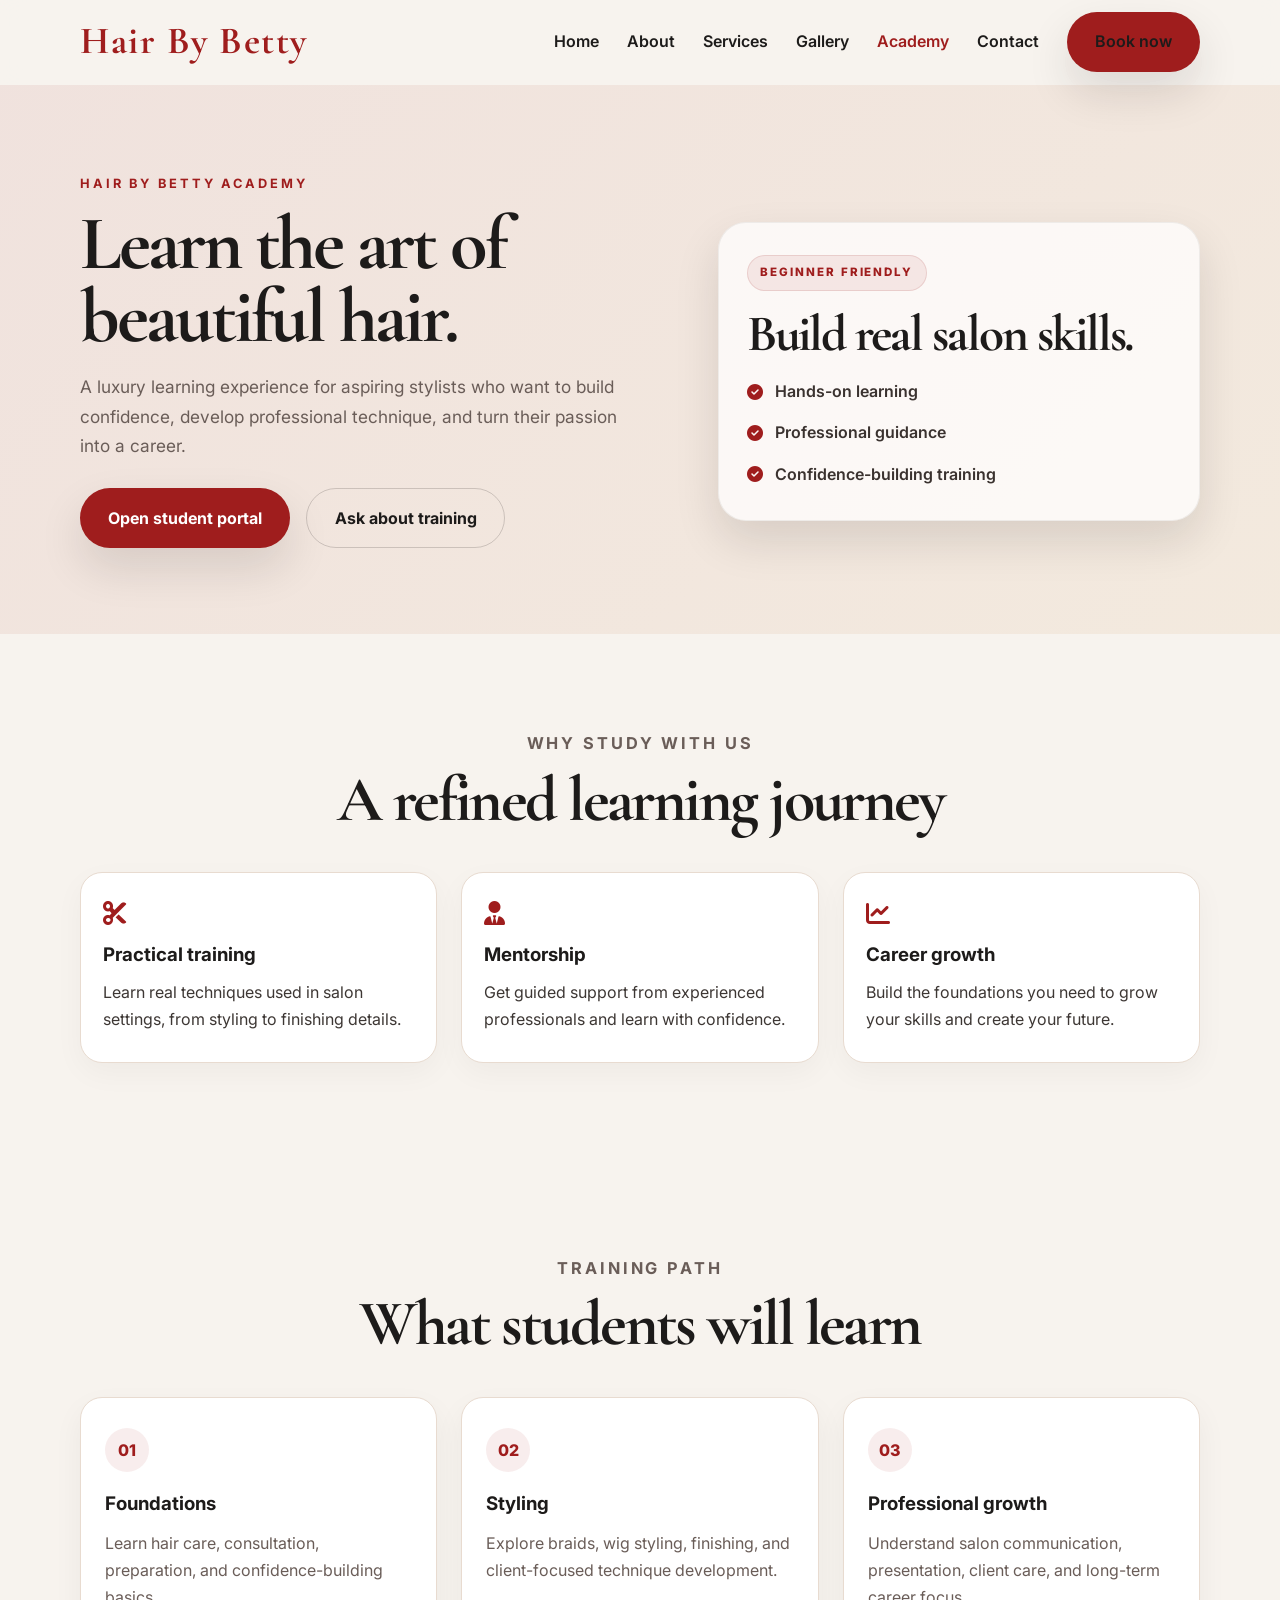
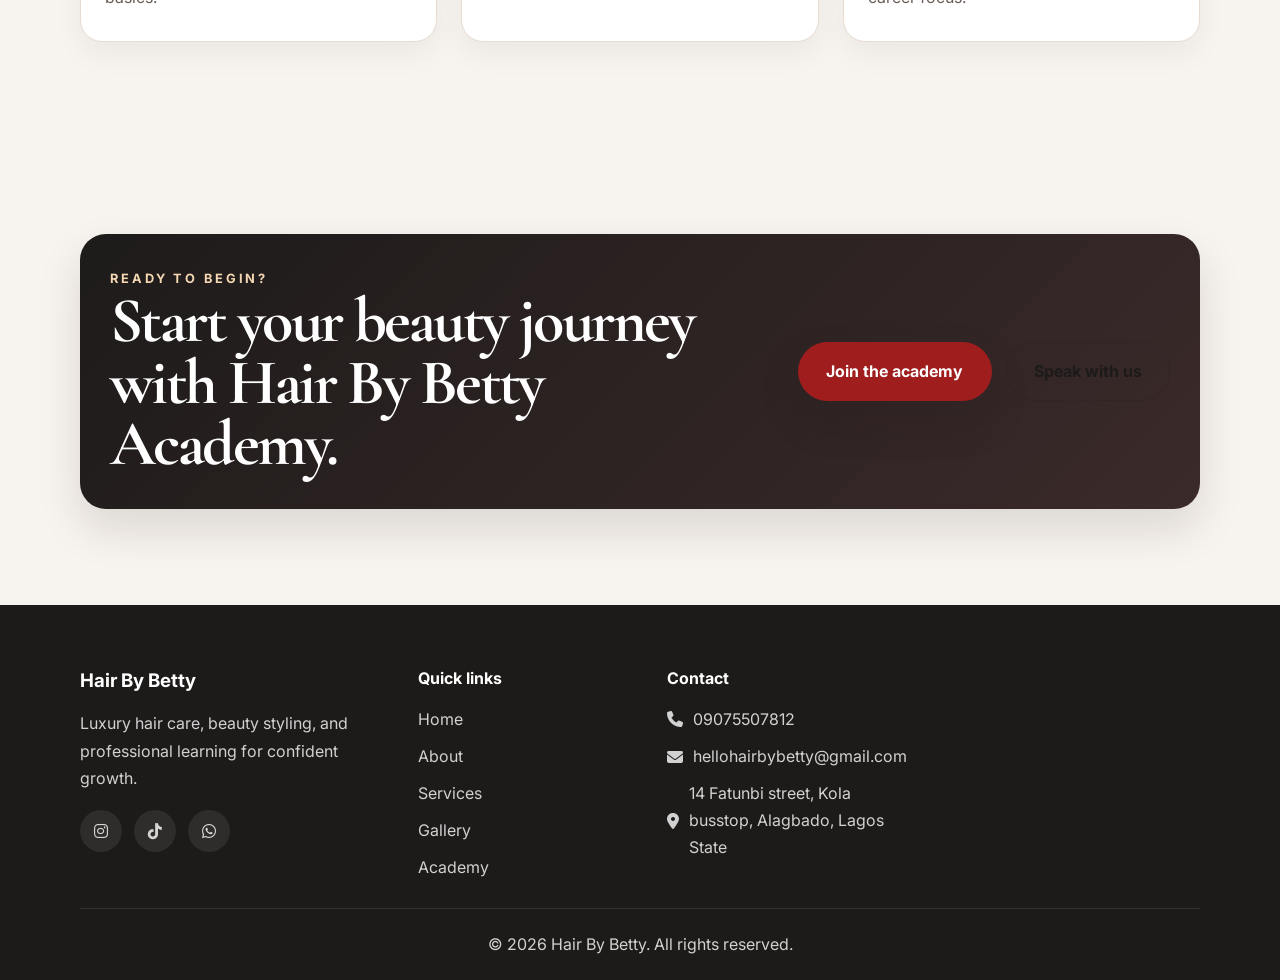
==== academy.html @ 9d0d5719 "Add files via upload" ====
<!DOCTYPE html>
<html lang="en">
  <head>
    <meta charset="UTF-8" />
    <meta name="viewport" content="width=device-width, initial-scale=1.0" />
    <meta name="description" content="Hair By Betty Academy offers professional hairstyling training, beginner guidance, and salon-ready education." />
    <title>Academy | Hair By Betty</title>
    <link rel="preconnect" href="https://fonts.googleapis.com" />
    <link rel="preconnect" href="https://fonts.gstatic.com" crossorigin />
    <link href="https://fonts.googleapis.com/css2?family=Cormorant+Garamond:wght@500;600;700&family=Inter:wght@400;500;600;700&display=swap" rel="stylesheet" />
    <link rel="stylesheet" href="https://cdnjs.cloudflare.com/ajax/libs/font-awesome/6.7.2/css/all.min.css" />
    <link rel="stylesheet" href="css/style.css" />
  </head>
  <body>
    <!-- Shared site header and responsive navigation -->
    <header class="site-header">
      <div class="container nav-bar">
        <a href="index.html" class="brand">Hair By Betty</a>
        <button class="menu-toggle" type="button" aria-label="Open navigation menu" aria-controls="primary-navigation" aria-expanded="false"><i class="fa-solid fa-bars"></i></button>
        <nav class="main-nav" id="primary-navigation" aria-label="Main navigation">
          <a href="index.html">Home</a>
          <a href="about.html">About</a>
          <a href="services.html">Services</a>
          <a href="gallery.html">Gallery</a>
          <a href="academy.html" class="active">Academy</a>
          <a href="contact.html">Contact</a>
          <a href="contact.html" class="button button-primary">Book now</a>
        </nav>
      </div>
    </header>

    <main>
      <!-- Academy introduction and training call to action -->
      <section class="academy-hero">
        <div class="container academy-hero-inner">
          <div class="academy-copy">
            <p class="eyebrow eyebrow-dark">Hair By Betty Academy</p>
            <h1>Learn the art of beautiful hair.</h1>
            <p class="lead">
              A luxury learning experience for aspiring stylists who want to build confidence,
              develop professional technique, and turn their passion into a career.
            </p>
            <div class="hero-actions">
              <!-- Local development link: replace with the deployed portal URL before publishing. -->
              <a href="http://localhost:5173" target="_blank" rel="noreferrer" class="button button-primary">Open student portal</a>
              <a href="contact.html" class="button button-secondary">Ask about training</a>
            </div>
          </div>

          <div class="academy-card-highlight">
            <div class="academy-pill">Beginner friendly</div>
            <h2>Build real salon skills.</h2>
            <ul>
              <li><i class="fa-solid fa-circle-check"></i> Hands-on learning</li>
              <li><i class="fa-solid fa-circle-check"></i> Professional guidance</li>
              <li><i class="fa-solid fa-circle-check"></i> Confidence-building training</li>
            </ul>
          </div>
        </div>
      </section>

      <!-- Academy benefits -->
      <section class="section-spacing">
        <div class="container">
          <div class="section-heading center">
            <p class="eyebrow eyebrow-dark">Why study with us</p>
            <h2>A refined learning journey</h2>
          </div>

          <div class="card-grid three-grid">
            <article class="mini-card">
              <i class="fa-solid fa-scissors"></i>
              <h3>Practical training</h3>
              <p>Learn real techniques used in salon settings, from styling to finishing details.</p>
            </article>
            <article class="mini-card">
              <i class="fa-solid fa-user-tie"></i>
              <h3>Mentorship</h3>
              <p>Get guided support from experienced professionals and learn with confidence.</p>
            </article>
            <article class="mini-card">
              <i class="fa-solid fa-chart-line"></i>
              <h3>Career growth</h3>
              <p>Build the foundations you need to grow your skills and create your future.</p>
            </article>
          </div>
        </div>
      </section>

      <!-- Student training path -->
      <section class="academy-program section-spacing">
        <div class="container">
          <div class="section-heading center">
            <p class="eyebrow eyebrow-dark">Training path</p>
            <h2>What students will learn</h2>
          </div>

          <div class="academy-program-grid">
            <article class="academy-program-card">
              <span>01</span>
              <h3>Foundations</h3>
              <p>Learn hair care, consultation, preparation, and confidence-building basics.</p>
            </article>
            <article class="academy-program-card">
              <span>02</span>
              <h3>Styling</h3>
              <p>Explore braids, wig styling, finishing, and client-focused technique development.</p>
            </article>
            <article class="academy-program-card">
              <span>03</span>
              <h3>Professional growth</h3>
              <p>Understand salon communication, presentation, client care, and long-term career focus.</p>
            </article>
          </div>
        </div>
      </section>

      <!-- Academy application call to action -->
      <section class="section-spacing academy-cta-wrap">
        <div class="container academy-cta-box">
          <div>
            <p class="eyebrow">Ready to begin?</p>
            <h2>Start your beauty journey with Hair By Betty Academy.</h2>
          </div>
          <div class="cta-actions">
            <a href="http://localhost:5173" target="_blank" rel="noreferrer" class="button button-primary">Join the academy</a>
            <a href="contact.html" class="button button-secondary">Speak with us</a>
          </div>
        </div>
      </section>
    </main>

    <!-- Shared site footer -->
    <footer class="site-footer">
      <div class="container footer-grid">
        <div>
          <h3>Hair By Betty</h3>
          <p>Luxury hair care, beauty styling, and professional learning for confident growth.</p>
          <div class="social-links">
            <a href="https://www.instagram.com/hairbybetty8?stkn=dGFnZHk1eG5wenU4&utm_source=qr" aria-label="Instagram"><i class="fa-brands fa-instagram"></i></a>
            <a href="https://www.tiktok.com/@hairstylistatkola?_r=1&_t=ZS-99XfZTM4N7d" aria-label="TikTok"><i class="fa-brands fa-tiktok"></i></a>
            <a href="https://wa.me/2349075507812" aria-label="WhatsApp"><i class="fa-brands fa-whatsapp"></i></a>
          </div>
        </div>
        <div>
          <h4>Quick links</h4>
          <ul>
            <li><a href="index.html">Home</a></li>
            <li><a href="about.html">About</a></li>
            <li><a href="services.html">Services</a></li>
            <li><a href="gallery.html">Gallery</a></li>
            <li><a href="academy.html">Academy</a></li>
          </ul>
        </div>
        <div>
          <h4>Contact</h4>
          <ul class="footer-contact">
            <li><i class="fa-solid fa-phone"></i> 09075507812</li>
            <li><i class="fa-solid fa-envelope"></i>hellohairbybetty@gmail.com</li>
            <li><i class="fa-solid fa-location-dot"></i> 14 Fatunbi street, Kola busstop, Alagbado, Lagos State</li>
          </ul>
        </div>
      </div>

      <div class="container footer-bottom">
        <p>© 2026 Hair By Betty. All rights reserved.</p>
      </div>
    </footer>
    <!-- Shared site interactions -->
    <script src="js/script.js"></script>
  </body>
</html>
---- css/style.css ----
/* =========================================================
   1. DESIGN TOKENS AND GLOBAL RESET
   ========================================================= */
 :root {
  --bg: #f7f3ee;
  --bg-soft: #fffaf5;
  --panel: #ffffff;
  --dark: #1d1b1a;
  --dark-soft: #3a322f;
  --brand: #9f1d1d;
  --brand-dark: #7e1010;
  --accent: #d6a56a;
  --text: #3d3734;
  --muted: #6a5d58;
  --line: #e8dbd0;
  --shadow: 0 20px 45px rgba(27, 18, 15, 0.12);
}

* { box-sizing: border-box; margin: 0; padding: 0; }
html { scroll-behavior: smooth; }
body {
  font-family: 'Inter', sans-serif;
  background: var(--bg);
  color: var(--text);
  line-height: 1.7;
}
a { text-decoration: none; }
a:focus-visible, button:focus-visible, input:focus-visible, select:focus-visible, textarea:focus-visible { outline: 3px solid var(--accent); outline-offset: 3px; }
img { display: block; width: 100%; }
button, input, select, textarea { font: inherit; }
.container { width: min(1120px, calc(100% - 32px)); margin: 0 auto; }
.section-spacing { padding: 96px 0; }
.eyebrow {
  font-size: 0.8rem; letter-spacing: 0.18rem; text-transform: uppercase; color: var(--accent); font-weight: 700;
}
.eyebrow-dark { color: var(--brand); }
.section-heading { max-width: 680px; margin-bottom: 42px; }
.section-heading.center { text-align: center; margin-left: auto; margin-right: auto; }
.section-heading h2, .hero-copy h1, .about-text h2, .feature-content h2, .cta-inner h2, .page-hero h1 {
  font-family: 'Cormorant Garamond', serif;
  letter-spacing: -0.04em;
  line-height: 0.95;
  color: var(--dark);
}
.section-heading h2 { font-size: clamp(2.4rem, 5vw, 4rem); margin: 12px 0 14px; }
.section-heading p { color: var(--muted); font-size: 1.02rem; }
/* =========================================================
   2. SHARED HEADER, NAVIGATION AND BUTTONS
   ========================================================= */
.site-header {
  position: sticky; top: 0; z-index: 100; background: rgba(247,243,238,0.9); backdrop-filter: blur(12px);
  border-bottom: 1px solid rgba(225, 223, 222, 0.05);
}
.nav-bar {
  display: flex; align-items: center; justify-content: space-between; min-height: 84px; gap: 24px;
}
.brand {
  color: var(--brand); font-family: 'Cormorant Garamond', serif; font-size: clamp(2rem, 3vw, 3rem);
  font-weight: 700; letter-spacing: 0.04em;
}
.main-nav { display: flex; align-items: center; gap: 28px; flex-wrap: wrap; }
.main-nav a { color: var(--dark); font-weight: 600; }
.main-nav a:hover, .main-nav a.active { color: var(--brand); }
.button {
  display: inline-flex; align-items: center; justify-content: center; border-radius: 999px; font-weight: 700;
  transition: 0.25s ease; border: 1px solid transparent;
}
.button:hover { transform: translateY(-2px); }
.button-primary { background: var(--brand); color: #fff; padding: 0.95rem 1.7rem; box-shadow: var(--shadow); }
.button-primary:hover { background: var(--brand-dark); }
.button-secondary { background: transparent; color: var(--dark); border-color: rgba(29,27,26,0.18); padding: 0.95rem 1.7rem; }
/* =========================================================
   3. HOME PAGE: HERO AND BRAND PROMISE
   ========================================================= */
.hero { background: linear-gradient(135deg, rgba(180,66,66,0.08), rgba(214,165,106,0.12)), var(--bg-soft); padding: 86px 0 64px; }
.hero-inner { display: grid; grid-template-columns: 1.1fr 0.9fr; align-items: center; gap: 50px; }
.hero-copy h1 { font-size: clamp(3.2rem, 7vw, 6rem); max-width: 520px; margin: 12px 0 18px; }
.lead { max-width: 560px; font-size: 1.08rem; color: var(--muted); }
.hero-actions { display: flex; align-items: center; gap: 16px; margin: 28px 0 22px; flex-wrap: wrap; }
.hero-points { list-style: none; display: flex; flex-wrap: wrap; gap: 18px 30px; color: var(--dark-soft); font-weight: 600; }
.hero-points li { display: flex; align-items: center; gap: 10px; }
.hero-points i { color: var(--brand); }
.brand-promise { position: relative; z-index: 2; margin-top: -24px; }
.promise-grid { display: grid; grid-template-columns: repeat(3, 1fr); overflow: hidden; border: 1px solid var(--line); border-radius: 22px; background: rgba(255,255,255,0.92); box-shadow: 0 16px 36px rgba(27,18,15,0.1); }
.promise-item { display: flex; align-items: center; gap: 15px; padding: 23px 26px; border-right: 1px solid var(--line); }
.promise-item:last-child { border-right: 0; }
.promise-item > i { display: grid; flex: 0 0 47px; width: 47px; height: 47px; place-items: center; border-radius: 15px; background: rgba(159,29,29,0.08); color: var(--brand); font-size: 1.2rem; }
.promise-item strong { display: block; color: var(--dark); font-size: 1rem; }
.promise-item span { display: block; margin-top: 2px; color: var(--muted); font-size: 0.82rem; line-height: 1.45; }
.hero-visual {
  position: relative; display: grid; grid-template-columns: 1fr 0.8fr; gap: 18px; min-height: 500px;
}
.image-card { border-radius: 22px; overflow: hidden; box-shadow: var(--shadow); }
.image-one { transform: translateY(26px); }
.image-two { transform: translateY(-8px); }
.image-card img { height: 100%; object-fit: cover; }
.floating-badge {
  position: absolute; left: 18px; bottom: 18px; background: rgba(255,255,255,0.88); border: 1px solid rgba(29,27,26,0.08);
  box-shadow: var(--shadow); border-radius: 18px; padding: 16px 18px; display: flex; flex-direction: column; gap: 4px;
}
.floating-badge strong { color: var(--dark); font-size: 1.2rem; }
.floating-badge span { color: var(--muted); font-size: 0.9rem; }
/* =========================================================
   4. HOME PAGE: SERVICES, ABOUT AND MEET BETTY
   ========================================================= */
.card-grid { display: grid; gap: 24px; }
.services-grid { grid-template-columns: repeat(4, minmax(220px, 1fr)); margin-top: 10px; }
.service-card { background: var(--panel); border: 1px solid var(--line); border-radius: 24px; padding: 28px 22px; box-shadow: 0 10px 30px rgba(27,18,15,0.04); transition: 0.25s ease; }
.service-card:hover, .testimonial-card:hover, .mini-card:hover { transform: translateY(-6px); box-shadow: var(--shadow); }
.icon-box {
  width: 64px; height: 64px; display: grid; place-items: center; border-radius: 18px; background: rgba(159,29,29,0.08);
  color: var(--brand); font-size: 1.6rem; margin-bottom: 18px;
}
.service-card h3, .testimonial-card h3, .mini-card h3, .contact-box h3, .site-footer h3, .site-footer h4 { color: var(--dark); margin-bottom: 8px; }
.service-card p, .about-text p, .feature-content p, .testimonial-card p, .site-footer p, .site-footer li, .contact-box p, .contact-form label { color: var(--muted); }
.two-column { display: grid; grid-template-columns: 1fr 1fr; gap: 54px; align-items: center; }
.about-image-wrap { border-radius: 28px; overflow: hidden; box-shadow: var(--shadow); }
.about-image-wrap img { height: 500px; object-fit: cover; }
.about-text h2, .feature-content h2, .cta-inner h2, .page-hero h1 { font-size: clamp(2.5rem, 5vw, 4.1rem); margin: 12px 0 18px; }
.about-text p + p { margin-top: 16px; }
.meet-betty { background: linear-gradient(135deg, #f0e4d6, #fffaf5); }
.meet-betty-grid { display: grid; grid-template-columns: 0.9fr 1.1fr; align-items: center; gap: 64px; }
.meet-betty-portrait { position: relative; overflow: hidden; border-radius: 28px; box-shadow: var(--shadow); }
.meet-betty-portrait img { min-height: 520px; height: 100%; object-fit: cover; }
.portrait-note { position: absolute; right: 18px; bottom: 18px; display: inline-flex; align-items: center; gap: 8px; padding: 11px 14px; border-radius: 999px; background: rgba(255,255,255,0.9); color: var(--dark); font-size: 0.82rem; font-weight: 700; }
.portrait-note i { color: var(--brand); }
.meet-betty-copy { max-width: 600px; }
.meet-betty-copy h2 { margin: 12px 0 18px; color: var(--dark); font-family: 'Cormorant Garamond', serif; font-size: clamp(2.6rem, 5vw, 4.2rem); letter-spacing: -0.04em; line-height: 0.96; }
.meet-betty-copy > p:not(.eyebrow) { color: var(--muted); }
.meet-betty-copy > p + p { margin-top: 14px; }
.betty-signature { margin-top: 25px; padding-left: 16px; border-left: 3px solid var(--accent); }
.betty-signature strong { display: block; color: var(--brand); font-family: 'Cormorant Garamond', serif; font-size: 2rem; line-height: 0.9; }
.betty-signature span { color: var(--muted); font-size: 0.84rem; font-weight: 700; }
.text-link { color: var(--brand); font-weight: 700; }
.text-link i { margin-left: 4px; transition: transform 0.2s ease; }
.text-link:hover i { transform: translateX(4px); }
.stats-grid { display: grid; grid-template-columns: repeat(3, minmax(110px,1fr)); gap: 18px; margin-top: 28px; }
.stat-box { background: var(--panel); border: 1px solid var(--line); border-radius: 20px; padding: 22px 16px; text-align: center; }
.stat-box i { font-size: 1.5rem; color: var(--brand); margin-bottom: 8px; }
.stat-box strong { display: block; font-size: 1.6rem; color: var(--dark); }
.stat-box span { color: var(--muted); font-size: 0.9rem; }
/* =========================================================
   5. HOME PAGE: FEATURE, GALLERY, TESTIMONIALS AND FAQ
   ========================================================= */
.feature { background: #f0e4d6; }
.feature-box { display: grid; grid-template-columns: 1.1fr 0.9fr; gap: 48px; align-items: center; }
.feature-content { max-width: 620px; }
.check-list { list-style: none; display: grid; gap: 16px; margin: 28px 0 32px; color: var(--dark-soft); font-weight: 600; }
.check-list li { display: flex; align-items: center; gap: 12px; }
.check-list i { color: var(--brand); }
.feature-image { border-radius: 28px; overflow: hidden; box-shadow: var(--shadow); }
.feature-image img { height: 520px; object-fit: cover; }
.gallery-grid { display: grid; grid-template-columns: repeat(3, minmax(0, 1fr)); gap: 18px; }
.gallery-grid img { height: 290px; object-fit: cover; border-radius: 18px; box-shadow: 0 10px 25px rgba(27,18,15,0.08); }
.center-button-row { text-align: center; margin-top: 32px; }
.testimonials { background: var(--bg-soft); }
.testimonial-grid { grid-template-columns: repeat(3, minmax(220px,1fr)); }
.testimonial-card { background: #fff; border: 1px solid var(--line); border-radius: 22px; padding: 24px 20px; box-shadow: 0 10px 25px rgba(27,18,15,0.04); transition: 0.25s ease; }
.testimonial-actions { display: flex; align-items: center; justify-content: center; gap: 24px; margin-top: 32px; }
.testimonial-actions .button i { margin-right: 8px; }
.client-meta { display: flex; align-items: center; gap: 14px; margin-bottom: 18px; }
.client-meta img { width: 60px; height: 60px; object-fit: cover; border-radius: 50%; }
.client-meta span { color: var(--muted); font-size: 0.85rem; }
.stars { color: #f0ad1a; letter-spacing: 0.1em; margin-bottom: 14px; }
.cta-strip { background: linear-gradient(135deg, var(--dark) 0%, #442f2b 100%); padding: 64px 0; }
.cta-inner { display: flex; align-items: center; justify-content: space-between; gap: 18px; }
.cta-inner h2 { color: #fff; max-width: 560px; }
.cta-inner .eyebrow { color: #f5d8b3; }
.faq-wrap { max-width: 820px; }
.faq-list { display: grid; gap: 18px; }
.faq-item { background: var(--panel); border: 1px solid var(--line); border-radius: 18px; overflow: hidden; }
.faq-question { width: 100%; background: transparent; border: none; cursor: pointer; padding: 22px 20px; display: flex; justify-content: space-between; gap: 14px; align-items: center; color: var(--dark); font-weight: 700; text-align: left; }
.faq-answer { max-height: 0; overflow: hidden; transition: max-height 0.35s ease; }
.faq-answer p { padding: 0 20px 22px; color: var(--muted); }
.faq-icon { color: var(--brand); transition: transform 0.2s ease; }
.faq-item.active .faq-icon { transform: rotate(45deg); }
.apprentice { background: linear-gradient(135deg, rgba(159,29,29,0.04), rgba(214,165,106,0.09)); }
.apprentice-box { display: grid; grid-template-columns: 0.9fr 1.1fr; gap: 48px; align-items: center; }
.apprentice-image {
  border-radius: 28px; overflow: hidden; box-shadow: var(--shadow); position: relative; border: 1px solid rgba(29,27,26,0.06);
}
.apprentice-image::after {
  content: ""; position: absolute; inset: 18px auto auto 18px; width: 110px; height: 110px; border-radius: 50%; background: rgba(214,165,106,0.18); filter: blur(10px);
}
.apprentice-image img { height: 460px; object-fit: cover; }
.apprentice-content { max-width: 620px; }
.premium-badge {
  display: inline-flex; align-items: center; padding: 0.45rem 0.9rem; border-radius: 999px; background: rgba(159,29,29,0.08); color: var(--brand); border: 1px solid rgba(159,29,29,0.14); font-size: 0.72rem; letter-spacing: 0.14rem; text-transform: uppercase; font-weight: 800; margin-bottom: 10px;
}
.apprentice-content h2 { font-family: 'Cormorant Garamond', serif; font-size: clamp(2.5rem, 5vw, 4.1rem); line-height: 0.95; letter-spacing: -0.04em; color: var(--dark); margin: 12px 0 18px; }
.apprentice-content > p:not(.eyebrow) { color: var(--muted); }
.apprentice-stats {
  display: grid; grid-template-columns: repeat(2, minmax(0,1fr)); gap: 16px; margin: 28px 0 12px;
}
.apprentice-stats div {
  background: rgba(255,255,255,0.7); border: 1px solid rgba(29,27,26,0.07); border-radius: 18px; padding: 18px 18px; box-shadow: 0 10px 24px rgba(27,18,15,0.04);
}
.apprentice-stats strong { display: block; color: var(--dark); font-size: 1.05rem; margin-bottom: 6px; }
.apprentice-stats span { color: var(--muted); font-size: 0.85rem; }
.apprentice-features { display: grid; grid-template-columns: repeat(2, minmax(0, 1fr)); gap: 16px; margin: 28px 0 32px; }
.apprentice-features div {
  display: flex; align-items: center; gap: 12px; color: var(--dark-soft); font-weight: 600; background: rgba(255,255,255,0.45); border: 1px solid rgba(29,27,26,0.05); border-radius: 16px; padding: 14px 16px;
}
.apprentice-features i { color: var(--brand); font-size: 1.25rem; width: 24px; }
/* =========================================================
   6. ACADEMY PAGE COMPONENTS
   ========================================================= */
.academy-hero {
  background: linear-gradient(135deg, rgba(159,29,29,0.08), rgba(214,165,106,0.12));
  padding: 88px 0 64px;
}
.academy-hero-inner {
  display: grid; grid-template-columns: 1.1fr 0.9fr; gap: 48px; align-items: center;
}
.academy-copy h1 {
  font-family: 'Cormorant Garamond', serif; font-size: clamp(3.2rem, 6vw, 5.5rem); line-height: 0.96; letter-spacing: -0.04em; color: var(--dark); margin: 12px 0 18px;
}
.academy-card-highlight {
  background: rgba(255,255,255,0.72); border: 1px solid rgba(29,27,26,0.06); box-shadow: var(--shadow); border-radius: 28px; padding: 32px 28px;
}
.academy-pill {
  display: inline-block; margin-bottom: 18px; background: rgba(159,29,29,0.08); color: var(--brand); border: 1px solid rgba(159,29,29,0.12); border-radius: 999px; padding: 0.45rem 0.8rem; font-size: 0.72rem; letter-spacing: 0.12rem; text-transform: uppercase; font-weight: 800;
}
.academy-card-highlight h2 {
  font-family: 'Cormorant Garamond', serif; font-size: clamp(2.2rem, 4vw, 3.4rem); line-height: 1; letter-spacing: -0.04em; color: var(--dark); margin-bottom: 18px;
}
.academy-card-highlight ul { list-style: none; display: grid; gap: 14px; color: var(--dark-soft); font-weight: 600; }
.academy-card-highlight li { display: flex; align-items: center; gap: 12px; }
.academy-card-highlight i { color: var(--brand); }
.academy-program-grid {
  display: grid; grid-template-columns: repeat(3, minmax(0, 1fr)); gap: 24px; margin-top: 18px;
}
.academy-program-card {
  background: var(--panel); border: 1px solid var(--line); border-radius: 22px; padding: 30px 24px; box-shadow: 0 12px 30px rgba(27,18,15,0.05);
}
.academy-program-card span {
  display: inline-flex; width: 44px; height: 44px; align-items: center; justify-content: center; border-radius: 50%; background: rgba(159,29,29,0.08); color: var(--brand); font-weight: 800; margin-bottom: 16px;
}
.academy-program-card h3 { color: var(--dark); margin-bottom: 10px; }
.academy-program-card p { color: var(--muted); }
.academy-cta-box {
  background: linear-gradient(135deg, var(--dark) 0%, #3b2a2a 100%); border-radius: 26px; padding: 34px 30px; display: flex; align-items: center; justify-content: space-between; gap: 20px; box-shadow: var(--shadow);
}
.academy-cta-box h2 {
  font-family: 'Cormorant Garamond', serif; font-size: clamp(2.5rem, 5vw, 4rem); line-height: 0.96; letter-spacing: -0.04em; color: #fff; max-width: 620px;
}
.academy-cta-box .eyebrow { color: #f5d8b3; }
.cta-actions { display: flex; gap: 14px; flex-wrap: wrap; }
/* =========================================================
   7. FOOTER, PAGE HERO AND CONTACT FORM
   ========================================================= */
.site-footer { background: var(--dark); color: #f1ece8; padding-top: 60px; }
.footer-grid { display: grid; grid-template-columns: 1.4fr 1fr 1fr 1.2fr; gap: 24px; }
.site-footer h3, .site-footer h4 { color: #fff; margin-bottom: 14px; }
.site-footer p, .site-footer li, .site-footer a { color: rgba(255,255,255,0.8); }
.site-footer ul { list-style: none; display: grid; gap: 10px; }
.social-links { display: flex; gap: 12px; margin-top: 18px; }
.social-links a { width: 42px; height: 42px; border-radius: 50%; display: grid; place-items: center; background: rgba(255,255,255,0.08);transition: 1s; }
.social-links a:hover{ background: #9f1d1d; color: #e8dbd0;transform: scale(1.09);}
.footer-contact li { display: flex; align-items: center; gap: 10px; }
.footer-bottom { border-top: 1px solid rgba(255,255,255,0.1); margin-top: 26px; padding: 22px 0; text-align: center; color: rgba(255,255,255,0.7); }
.page-hero { background: linear-gradient(135deg, rgba(159,29,29,0.08), rgba(214,165,106,0.1)); padding: 80px 0 30px; }
.page-hero-inner { text-align: center; }
/* =========================================================
   8. MODERN GALLERY AND IMAGE LIGHTBOX
   ========================================================= */
.gallery-intro { max-width: 640px; margin: 0 auto 32px; color: var(--muted); text-align: center; }
.gallery-grid-page { display: grid; grid-template-columns: repeat(3, minmax(0,1fr)); gap: 20px; }
.gallery-item { position: relative; min-height: 340px; overflow: hidden; border: 0; border-radius: 22px; background: var(--dark); cursor: zoom-in; box-shadow: 0 12px 28px rgba(27,18,15,0.12); }
.gallery-item:nth-child(3n + 1) { grid-row: span 2; min-height: 700px; }
.gallery-item img { width: 100%; height: 100%; object-fit: cover; transition: transform 0.45s ease; }
.gallery-item:hover img, .gallery-item:focus-visible img { transform: scale(1.06); }
.gallery-item::after { content: ""; position: absolute; inset: 0; background: linear-gradient(transparent 45%, rgba(20, 14, 12, 0.75)); }
.gallery-label { position: absolute; z-index: 1; left: 20px; right: 20px; bottom: 18px; color: #fff; font-family: 'Cormorant Garamond', serif; font-weight: 700; font-size: 1.65rem; line-height: 1; text-align: left; }
.gallery-label small { display: block; margin-top: 6px; color: #f5d8b3; font-family: 'Inter', sans-serif; font-size: 0.72rem; font-weight: 700; letter-spacing: 0.1em; text-transform: uppercase; }
.image-modal { width: min(940px, calc(100% - 32px)); padding: 0; overflow: hidden; border: 0; border-radius: 20px; background: var(--dark); }
.image-modal::backdrop { background: rgba(18, 12, 10, 0.82); backdrop-filter: blur(4px); }
.image-modal img { max-height: 82vh; object-fit: contain; }
.image-modal button { position: absolute; top: 12px; right: 12px; width: 42px; height: 42px; border: 0; border-radius: 50%; background: #fff; color: var(--dark); cursor: pointer; font-size: 1.4rem; }
.contact-main { background: var(--bg-soft); }
.contact-layout { display: grid; grid-template-columns: 0.9fr 1.1fr; gap: 36px; align-items: start; }
.contact-box, .contact-form { background: var(--panel); border: 1px solid var(--line); border-radius: 24px; padding: 30px 24px; }
.contact-box { display: grid; gap: 18px; }
.contact-box h3 { font-family: 'Cormorant Garamond', serif; font-size: clamp(2.2rem, 4vw, 3rem); line-height: 1; letter-spacing: -0.04em; margin: 8px 0 0; }
.contact-box p { display: flex; align-items: center; gap: 10px; }
.contact-box i { color: var(--brand); }
.contact-highlight {
  display: grid; gap: 8px; margin-top: 8px; border: 1px solid rgba(159,29,29,0.12); background: rgba(159,29,29,0.04); border-radius: 18px; padding: 18px 16px;
}
.contact-highlight strong { color: var(--dark); }
.contact-highlight span { color: var(--muted); }
.contact-form { display: grid; gap: 18px; }
.form-row { display: grid; grid-template-columns: 1fr 1fr; gap: 18px; }
.contact-form label { display: grid; gap: 8px; font-weight: 600; color: var(--dark); }
.contact-form input, .contact-form select, .contact-form textarea { width: 100%; border: 1px solid var(--line); border-radius: 12px; background: #fff; padding: 0.9rem 1rem; }
.contact-form input:focus, .contact-form select:focus, .contact-form textarea:focus { outline: 2px solid rgba(159,29,29,0.2); border-color: var(--brand); }
.contact-message { min-height: 24px; color: var(--dark-soft); font-size: 0.92rem; }
.form-note { color: var(--muted); font-size: 0.84rem; }
/* =========================================================
   9. SERVICE MENU AND BOOKING-POLICY CARDS
   ========================================================= */
.mini-card { background: var(--panel); border: 1px solid var(--line); border-radius: 22px; padding: 28px 22px; box-shadow: 0 10px 30px rgba(27,18,15,0.04); transition: 0.25s ease; }
.mini-card i { color: var(--brand); font-size: 1.5rem; margin-bottom: 14px; }
.mini-card span { display: inline-block; color: var(--brand); font-weight: 700; margin-bottom: 12px; }
.three-grid { grid-template-columns: repeat(3, minmax(220px, 1fr)); }
.service-menu { background: linear-gradient(135deg, rgba(159,29,29,0.05), rgba(214,165,106,0.13)); }
.service-price-grid { display: grid; grid-template-columns: repeat(4, minmax(0, 1fr)); gap: 18px; }
.price-card { min-height: 178px; display: flex; flex-direction: column; justify-content: center; padding: 24px 20px; border: 1px solid rgba(29,27,26,0.08); border-radius: 20px; background: rgba(255,255,255,0.86); box-shadow: 0 12px 28px rgba(27,18,15,0.05); }
.price-card h3 { color: var(--dark); font-size: 1rem; }
.price-card strong { display: block; margin: 10px 0 8px; color: var(--brand); font-family: 'Cormorant Garamond', serif; font-size: 2rem; line-height: 1; }
.price-card span { color: var(--muted); font-size: 0.83rem; }
.price-card i { margin-right: 5px; color: var(--brand); }
.booking-details { background: var(--bg); }
.booking-policy-grid { display: grid; grid-template-columns: repeat(3, minmax(0, 1fr)); gap: 22px; }
.policy-card { padding: 30px 25px; border-radius: 22px; background: var(--panel); border: 1px solid var(--line); box-shadow: 0 12px 28px rgba(27,18,15,0.05); }
.policy-card > i { display: grid; width: 52px; height: 52px; place-items: center; border-radius: 16px; background: rgba(159,29,29,0.08); color: var(--brand); font-size: 1.25rem; }
.policy-card h3 { margin: 18px 0 8px; color: var(--dark); font-size: 1.1rem; }
.policy-card p { color: var(--muted); font-size: 0.92rem; }
.policy-note { max-width: 780px; margin: 26px auto 0; text-align: center; color: var(--muted); font-size: 0.9rem; }
.policy-note i { color: var(--brand); }

/* =========================================================
   10. RESPONSIVE LAYOUTS: TABLET, MOBILE AND MOTION SETTINGS
   ========================================================= */
@media (max-width: 980px) {
  .hero-inner, .feature-box, .two-column, .contact-layout, .apprentice-box, .footer-grid, .meet-betty-grid { grid-template-columns: 1fr; }
  .services-grid, .testimonial-grid, .gallery-grid, .three-grid { grid-template-columns: repeat(2, minmax(220px,1fr)); }
  .service-price-grid { grid-template-columns: repeat(2, minmax(0, 1fr)); }
  .booking-policy-grid { grid-template-columns: 1fr; }
  .cta-inner { flex-direction: column; align-items: flex-start; }
}
@media (max-width: 720px) {
  .hero { padding-top: 42px; }
  .hero-actions, .form-row, .services-grid, .testimonial-grid, .gallery-grid, .three-grid, .stats-grid, .apprentice-features { grid-template-columns: 1fr; display: grid; }
  .service-price-grid { grid-template-columns: 1fr; }
  .hero-points { flex-direction: column; align-items: flex-start; }
  .testimonial-actions { align-items: center; flex-direction: column; gap: 16px; text-align: center; }
  .gallery-grid img, .about-image-wrap img, .feature-image img { height: 280px; }
  .gallery-grid .gallery-item img { height: 100%; }
  .gallery-grid-page { grid-template-columns: 1fr; }
  .gallery-item, .gallery-item:nth-child(3n + 1) { grid-row: auto; min-height: 400px; }
  .promise-grid { grid-template-columns: 1fr; }
  .promise-item { padding: 18px 20px; border-right: 0; border-bottom: 1px solid var(--line); }
  .promise-item:last-child { border-bottom: 0; }
  .meet-betty-portrait img { min-height: 380px; }
}

.menu-toggle {
  display: none;
  width: 46px;
  height: 46px;
  align-items: center;
  justify-content: center;
  border: 1px solid var(--line);
  border-radius: 50%;
  background: var(--panel);
  color: var(--dark);
  cursor: pointer;
}
@media (max-width: 768px) {
  .nav-bar { position: relative; min-height: 72px; }
  .brand { font-size: 2rem; }
  .main-nav {
    display: none;
    flex-direction: column;
    align-items: stretch;
    gap: 2px;
    background: var(--panel);
    position: absolute;
    top: calc(100% + 8px);
    right: 16px;
    width: min(300px, calc(100vw - 32px));
    padding: 12px;
    border: 1px solid var(--line);
    border-radius: 18px;
    box-shadow: var(--shadow);
  }
  .main-nav.active {
    display: flex;
  }
  .main-nav a { padding: 11px 13px; border-radius: 10px; }
  .main-nav a:hover, .main-nav a.active { background: rgba(159,29,29,0.08); }
  .main-nav .button { margin-top: 8px; color: #fff; text-align: center; }
  .menu-toggle {
    display: inline-flex;
    margin-left: auto;
  }
}
@media (prefers-reduced-motion: reduce) { *, *::before, *::after { scroll-behavior: auto !important; transition-duration: 0.01ms !important; } }
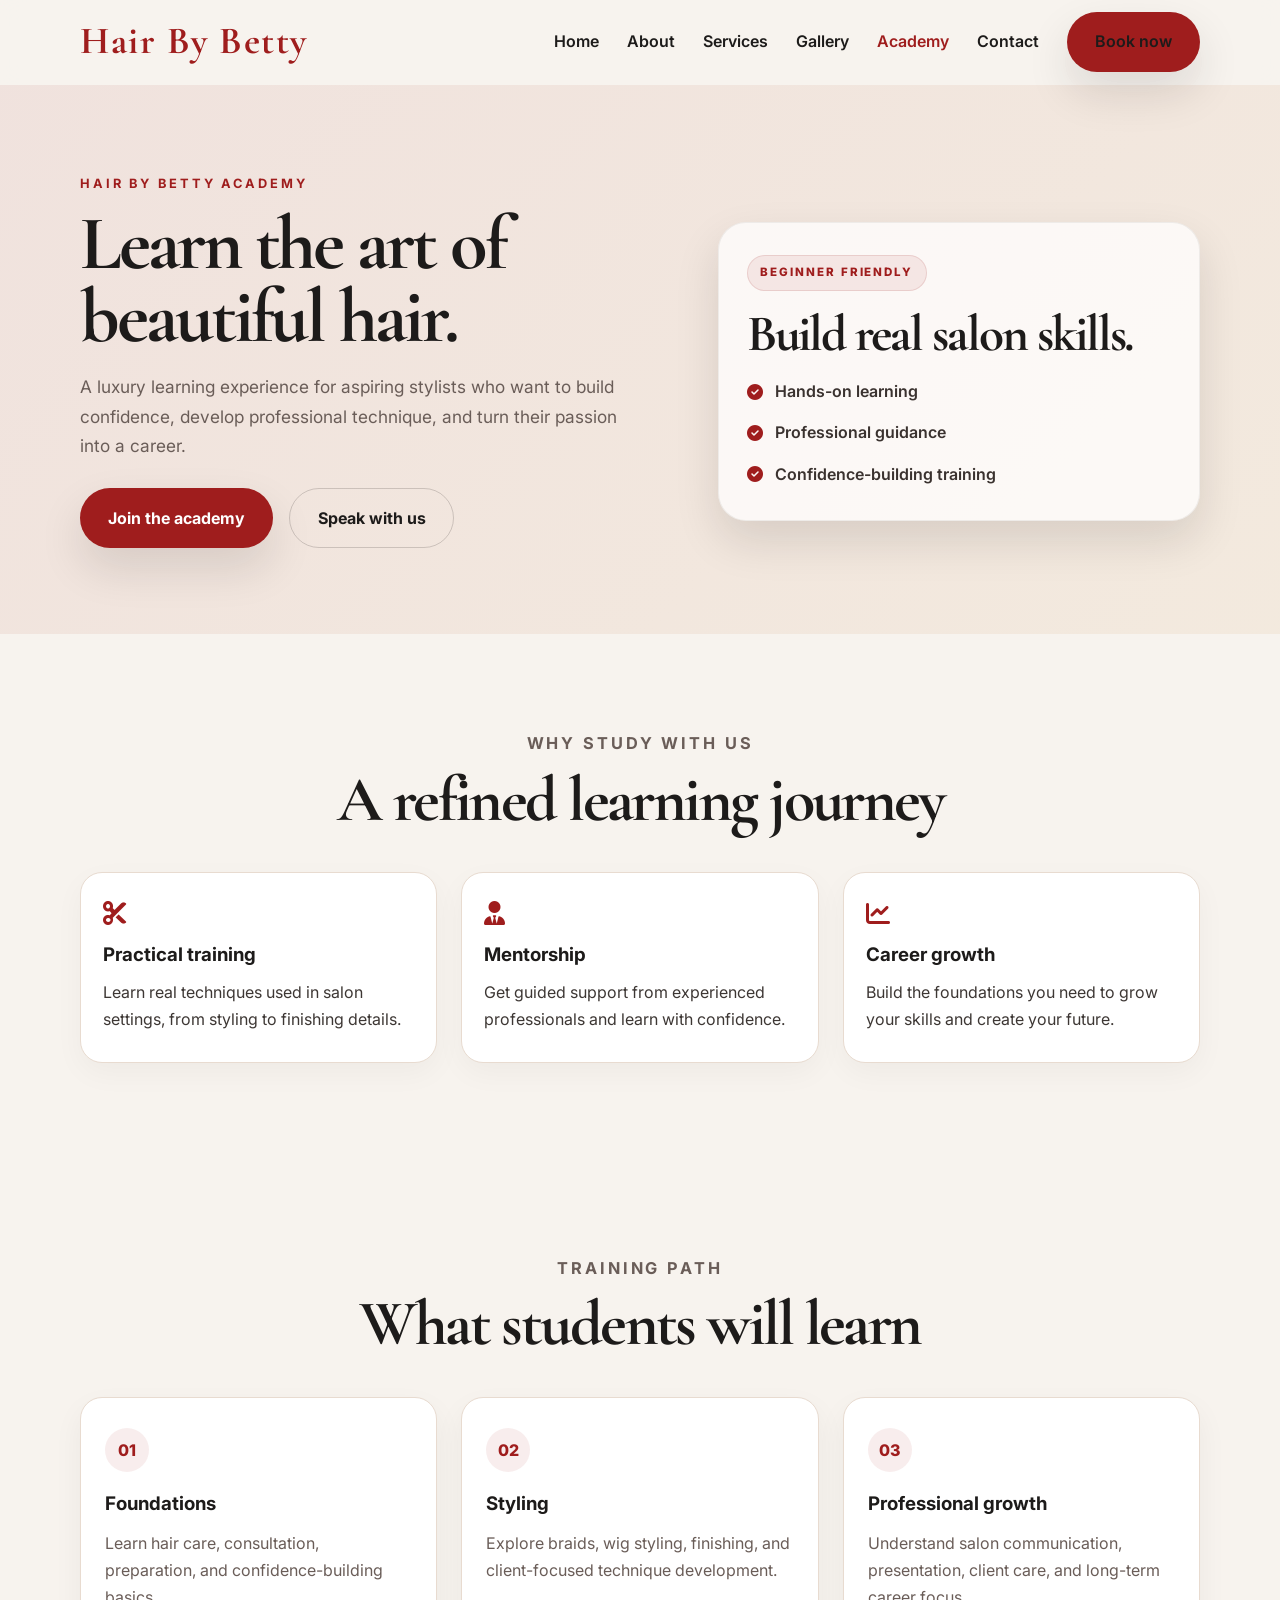
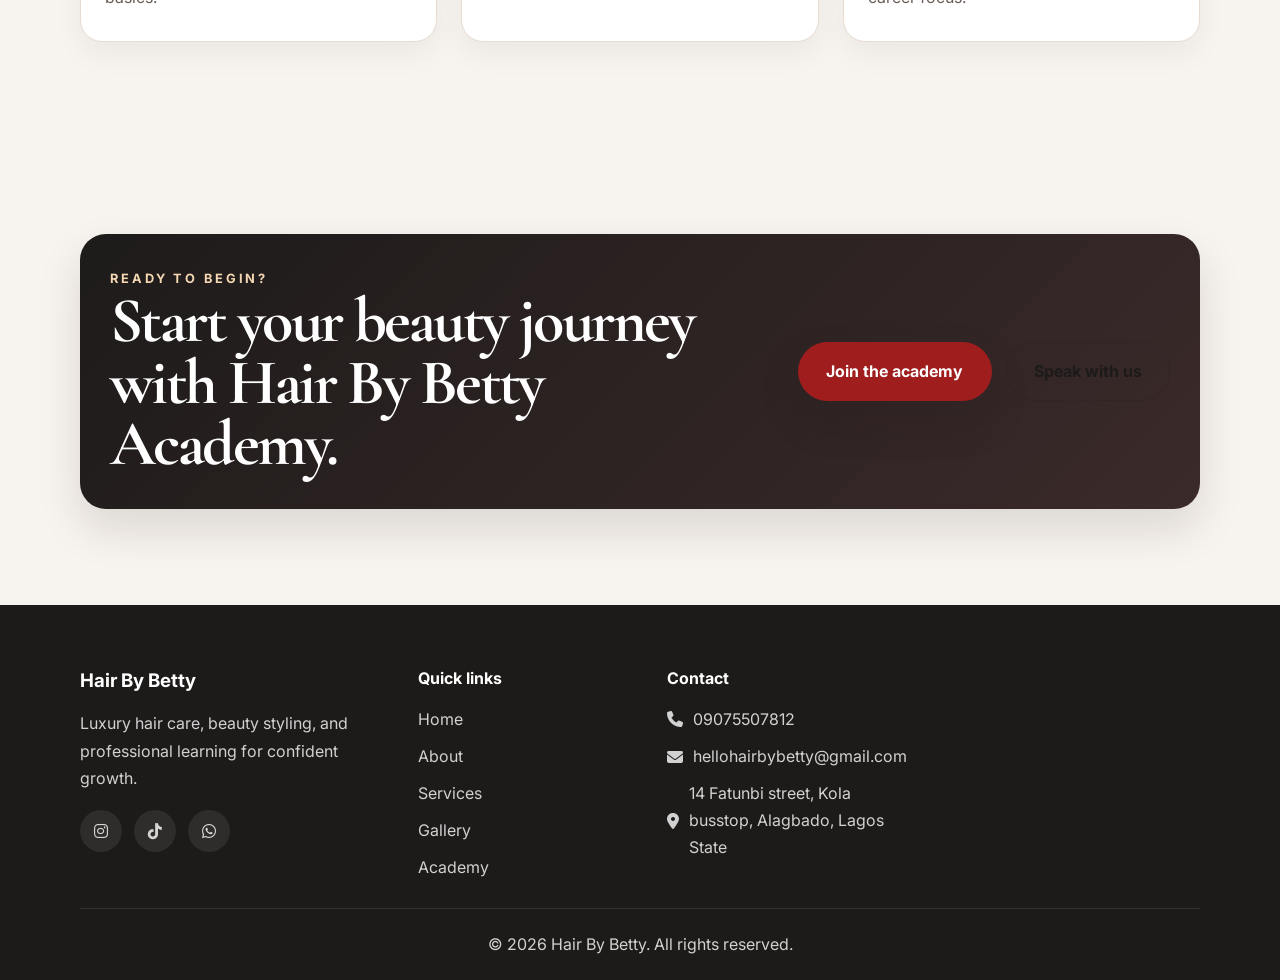
==== commit 7e228cdf: "Refactor academy.html structure and content" ====
--- a/academy.html
+++ b/academy.html
@@ -12,26 +12,26 @@
     <link rel="stylesheet" href="css/style.css" />
   </head>
   <body>
-    <!-- Shared site header and responsive navigation -->
-    <header class="site-header">
+    <!-- Shared site header and responsive navigation -->
+    <header class="site-header">
       <div class="container nav-bar">
         <a href="index.html" class="brand">Hair By Betty</a>
-        <button class="menu-toggle" type="button" aria-label="Open navigation menu" aria-controls="primary-navigation" aria-expanded="false"><i class="fa-solid fa-bars"></i></button>
-        <nav class="main-nav" id="primary-navigation" aria-label="Main navigation">
+        <button class="menu-toggle" type="button" aria-label="Open navigation menu" aria-controls="primary-navigation" aria-expanded="false"><i class="fa-solid fa-bars"></i></button>
+        <nav class="main-nav" id="primary-navigation" aria-label="Main navigation">
           <a href="index.html">Home</a>
           <a href="about.html">About</a>
           <a href="services.html">Services</a>
           <a href="gallery.html">Gallery</a>
           <a href="academy.html" class="active">Academy</a>
-          <a href="contact.html">Contact</a>
-          <a href="contact.html" class="button button-primary">Book now</a>
-        </nav>
+          <a href="contact.html">Contact</a>
+          <a href="contact.html" class="button button-primary">Book now</a>
+        </nav>
       </div>
     </header>
 
     <main>
-      <!-- Academy introduction and training call to action -->
-      <section class="academy-hero">
+      <!-- Academy introduction and training call to action -->
+      <section class="academy-hero">
         <div class="container academy-hero-inner">
           <div class="academy-copy">
             <p class="eyebrow eyebrow-dark">Hair By Betty Academy</p>
@@ -41,9 +41,9 @@
               develop professional technique, and turn their passion into a career.
             </p>
             <div class="hero-actions">
-              <!-- Local development link: replace with the deployed portal URL before publishing. -->
-              <a href="http://localhost:5173" target="_blank" rel="noreferrer" class="button button-primary">Open student portal</a>
-              <a href="contact.html" class="button button-secondary">Ask about training</a>
+              <!-- Local development link: replace with the deployed portal URL before publishing. -->
+              <a href="https://hair-by-betty-academy.vercel.app" target="_blank" rel="noreferrer" class="button button-primary">Join the academy</a>
+              <a href="contact.html" class="button button-secondary">Speak with us</a>
             </div>
           </div>
 
@@ -59,8 +59,8 @@
         </div>
       </section>
 
-      <!-- Academy benefits -->
-      <section class="section-spacing">
+      <!-- Academy benefits -->
+      <section class="section-spacing">
         <div class="container">
           <div class="section-heading center">
             <p class="eyebrow eyebrow-dark">Why study with us</p>
@@ -87,8 +87,8 @@
         </div>
       </section>
 
-      <!-- Student training path -->
-      <section class="academy-program section-spacing">
+      <!-- Student training path -->
+      <section class="academy-program section-spacing">
         <div class="container">
           <div class="section-heading center">
             <p class="eyebrow eyebrow-dark">Training path</p>
@@ -115,23 +115,23 @@
         </div>
       </section>
 
-      <!-- Academy application call to action -->
-      <section class="section-spacing academy-cta-wrap">
+      <!-- Academy application call to action -->
+      <section class="section-spacing academy-cta-wrap">
         <div class="container academy-cta-box">
           <div>
             <p class="eyebrow">Ready to begin?</p>
             <h2>Start your beauty journey with Hair By Betty Academy.</h2>
           </div>
           <div class="cta-actions">
-            <a href="http://localhost:5173" target="_blank" rel="noreferrer" class="button button-primary">Join the academy</a>
+            <a href="http://localhost:5173" target="_blank" rel="noreferrer" class="button button-primary">Join the academy</a>
             <a href="contact.html" class="button button-secondary">Speak with us</a>
           </div>
         </div>
       </section>
     </main>
 
-    <!-- Shared site footer -->
-    <footer class="site-footer">
+    <!-- Shared site footer -->
+    <footer class="site-footer">
       <div class="container footer-grid">
         <div>
           <h3>Hair By Betty</h3>
@@ -139,7 +139,7 @@
           <div class="social-links">
             <a href="https://www.instagram.com/hairbybetty8?stkn=dGFnZHk1eG5wenU4&utm_source=qr" aria-label="Instagram"><i class="fa-brands fa-instagram"></i></a>
             <a href="https://www.tiktok.com/@hairstylistatkola?_r=1&_t=ZS-99XfZTM4N7d" aria-label="TikTok"><i class="fa-brands fa-tiktok"></i></a>
-            <a href="https://wa.me/2349075507812" aria-label="WhatsApp"><i class="fa-brands fa-whatsapp"></i></a>
+            <a href="https://wa.me/2349075507812" aria-label="WhatsApp"><i class="fa-brands fa-whatsapp"></i></a>
           </div>
         </div>
         <div>
@@ -165,8 +165,8 @@
       <div class="container footer-bottom">
         <p>© 2026 Hair By Betty. All rights reserved.</p>
       </div>
-    </footer>
-    <!-- Shared site interactions -->
-    <script src="js/script.js"></script>
+    </footer>
+    <!-- Shared site interactions -->
+    <script src="js/script.js"></script>
   </body>
 </html>
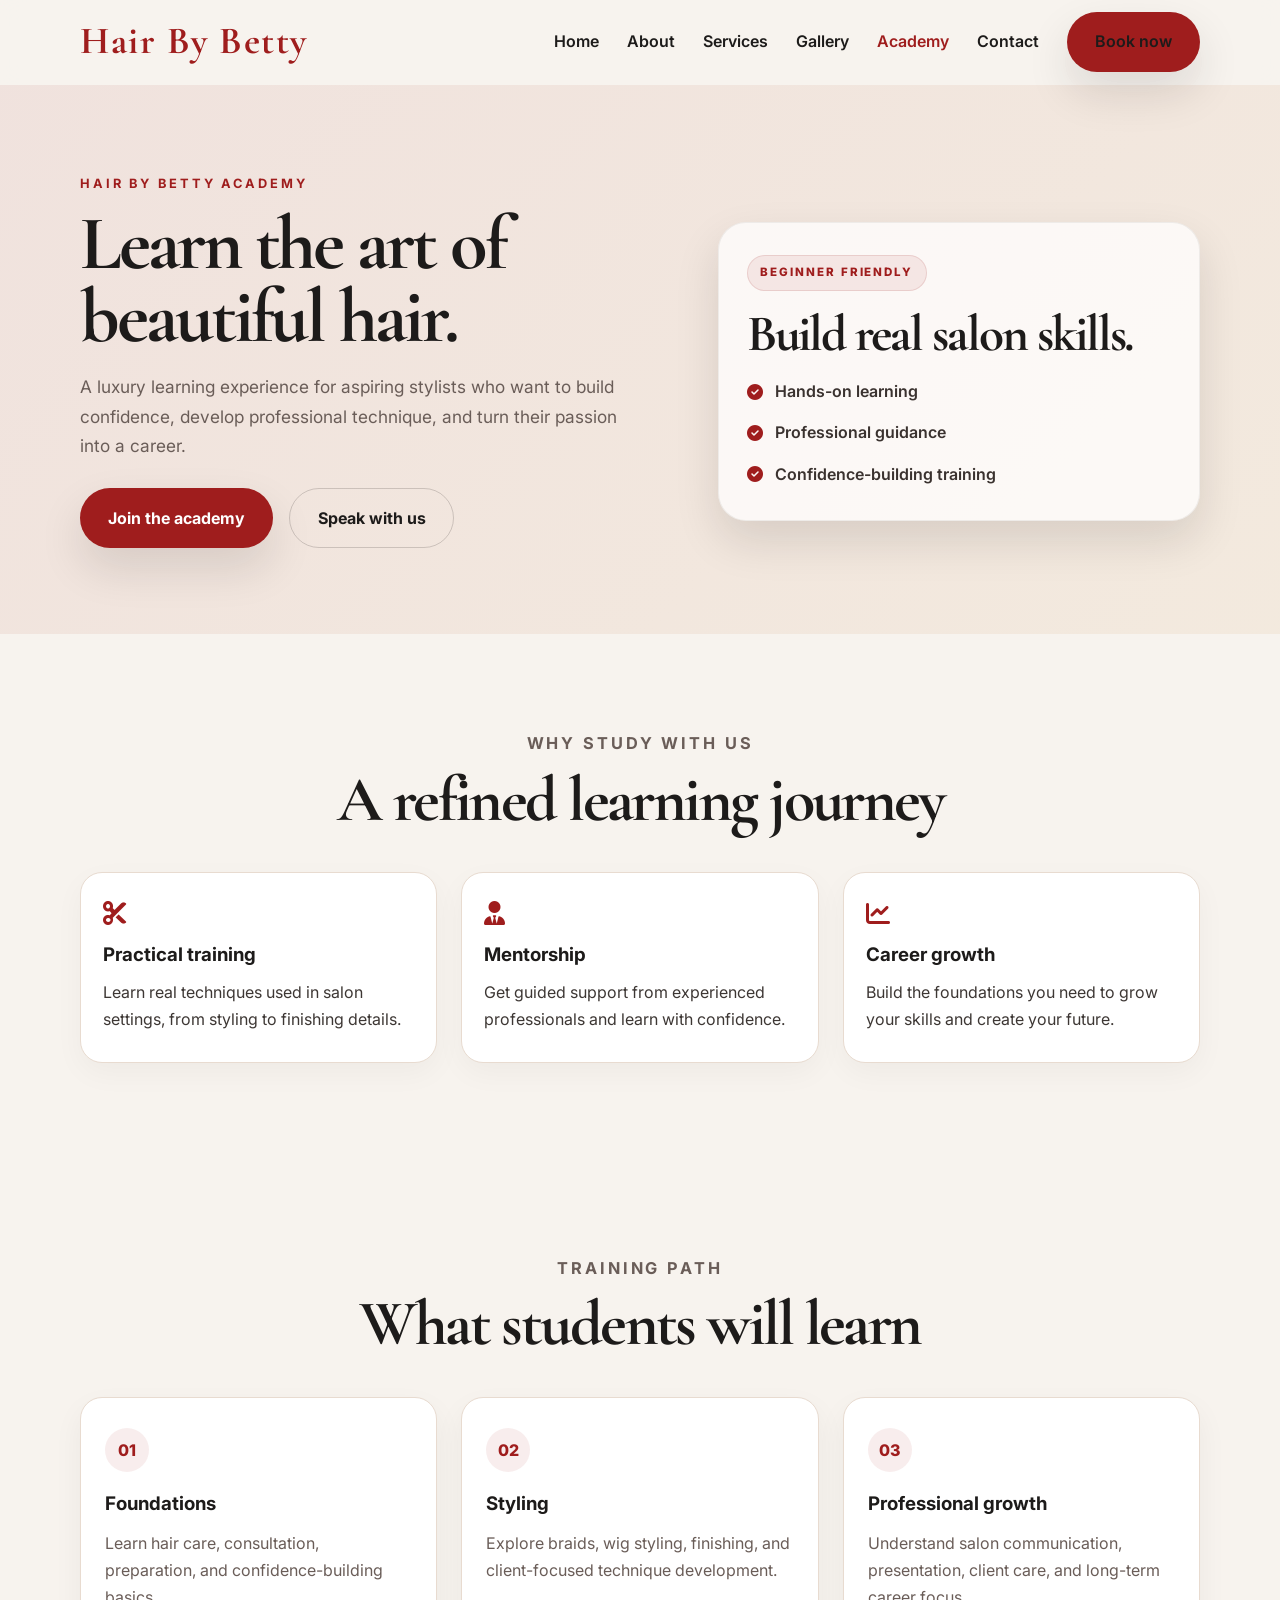
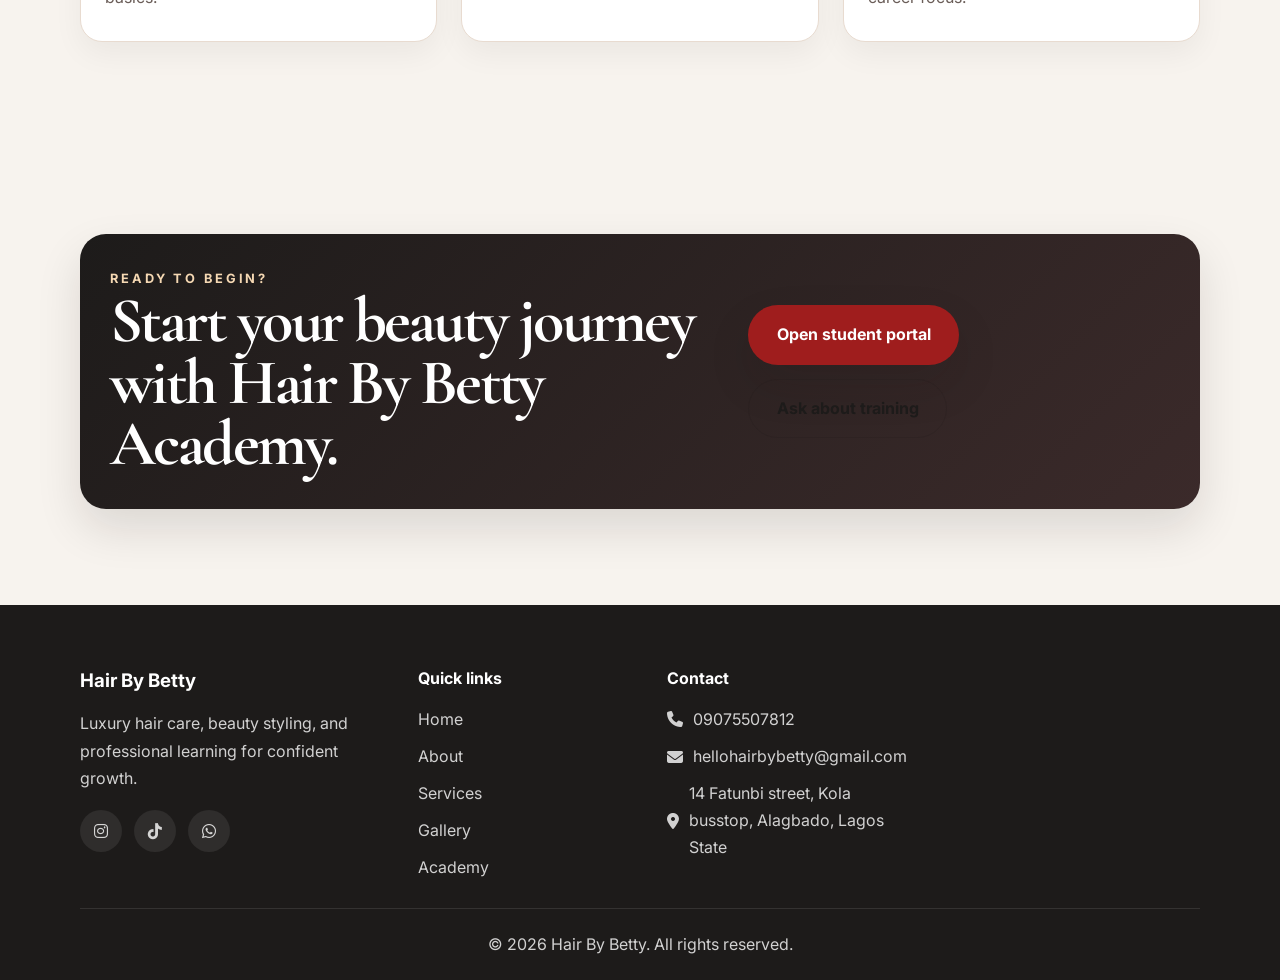
==== commit 1c635f02: "Update academy.html" ====
--- a/academy.html
+++ b/academy.html
@@ -123,8 +123,8 @@
             <h2>Start your beauty journey with Hair By Betty Academy.</h2>
           </div>
           <div class="cta-actions">
-            <a href="http://localhost:5173" target="_blank" rel="noreferrer" class="button button-primary">Join the academy</a>
-            <a href="contact.html" class="button button-secondary">Speak with us</a>
+            <a href="https://hair-by-betty-academy.vercel.app" target="_blank" rel="noreferrer" class="button button-primary">Open student portal</a>
+            <a href="contact.html" class="button button-secondary">Ask about training</a>
           </div>
         </div>
       </section>
